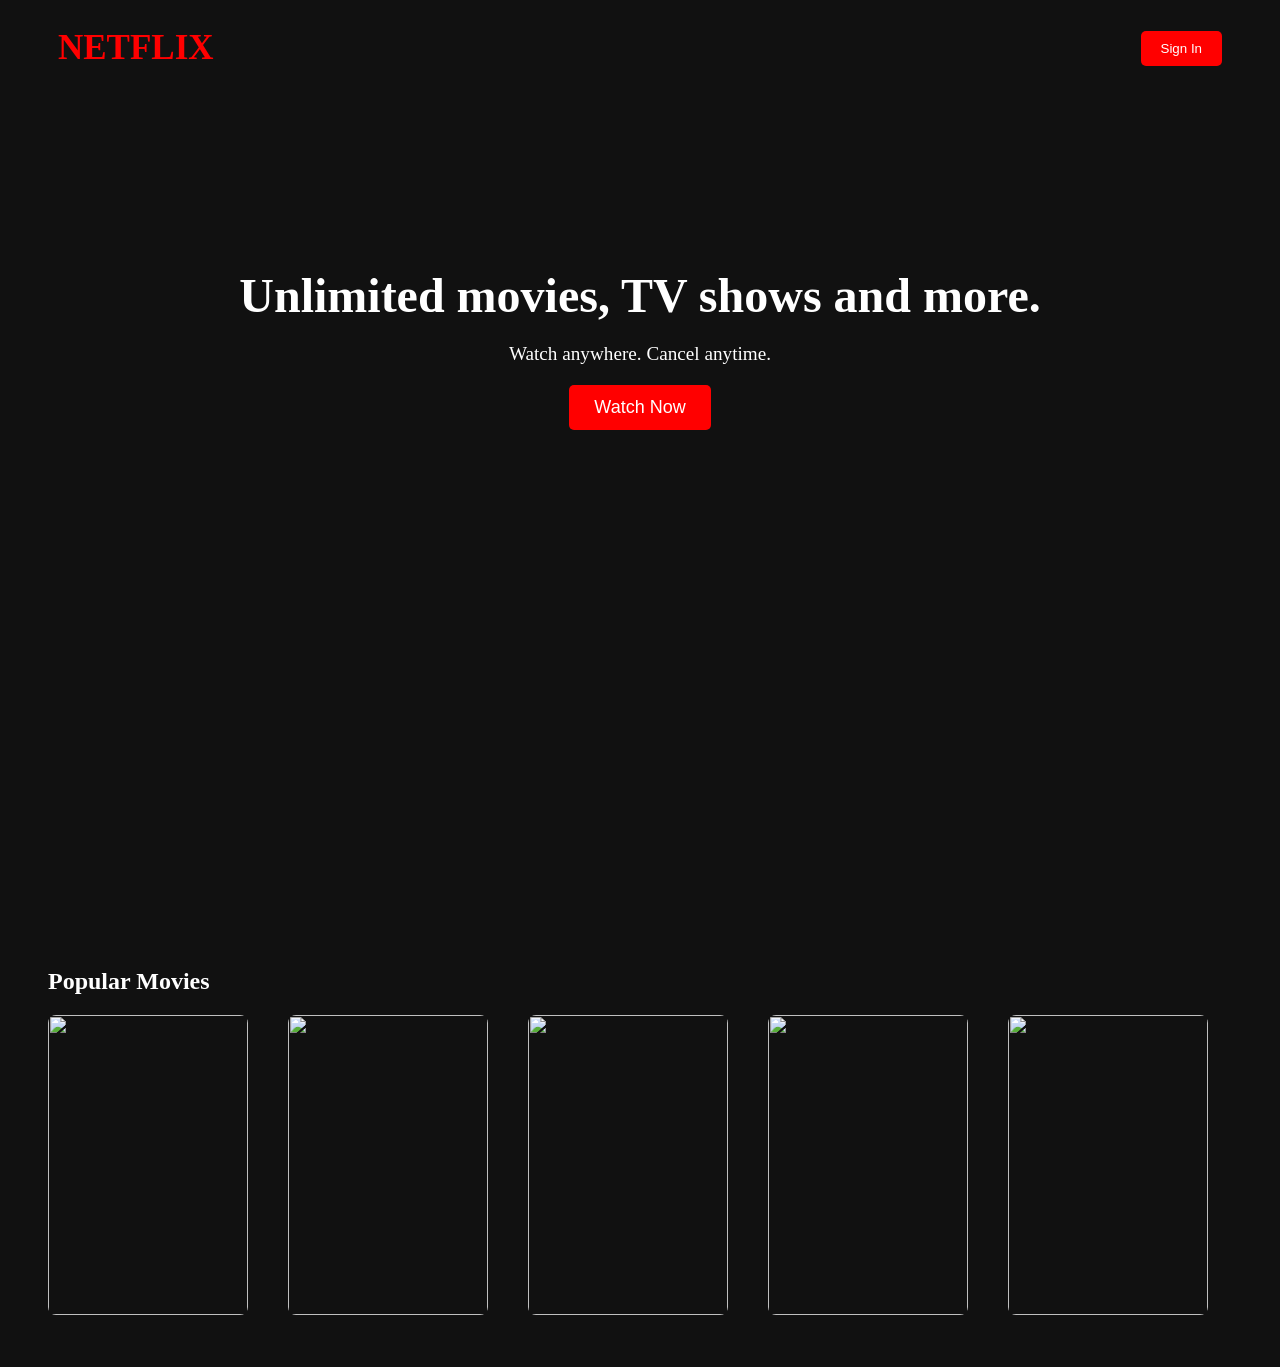
==== index.html @ 96e7afa4 "fix Netflix homepage deplement" ====
<!DOCTYPE html>
<html lang="en">
<head>
    <meta charset="UTF-8">
    <meta name="viewport" content="width=device-width, initial-scale=1.0">
    <title>Netflix Clone</title>
    <link rel="stylesheet" href="NETFLIX.css">
</head>
<body>

    <header>
        <nav>
            <div class="logo">NETFLIX</div>
            <button id="signin">Sign In</button>
        </nav>

        <div class="banner">
            <h1>Unlimited movies, TV shows and more.</h1>
            <p>Watch anywhere. Cancel anytime.</p>
            <button class="watch-btn">Watch Now</button>
        </div>
    </header>

    <section class="movies">
        <h2>Popular Movies</h2>

        <div class="movie-row">
            <div class="movie-card">
                <img src="https://picsum.photos/200/300?1" alt="">
            </div>

            <div class="movie-card">
                <img src="https://picsum.photos/200/300?2" alt="">
            </div>

            <div class="movie-card">
                <img src="https://picsum.photos/200/300?3" alt="">
            </div>

            <div class="movie-card">
                <img src="https://picsum.photos/200/300?4" alt="">
            </div>

            <div class="movie-card">
                <img src="https://picsum.photos/200/300?5" alt="">
            </div>
        </div>
    </section>

    <script src="NETFLIX.js"></script>
</body>
</html>
---- NETFLIX.css ----
<<<<<<< HEAD
*{
    margin:0;
    padding:0;
    box-sizing:border-box;
    font-family:Arial, sans-serif;
}

body{
    background:#111;
    color:white;
}

header{
    height:100vh;
    background:url("https://images.unsplash.com/photo-1489599849927-2ee91cede3ba")
    center/cover no-repeat;
}

nav{
    display:flex;
    justify-content:space-between;
    align-items:center;
    padding:20px 50px;
}

.logo{
    color:red;
    font-size:35px;
    font-weight:bold;
}

#signin{
    background:red;
    color:white;
    border:none;
    padding:10px 20px;
    cursor:pointer;
    border-radius:5px;
}

.banner{
    text-align:center;
    margin-top:180px;
}

.banner h1{
    font-size:3rem;
    margin-bottom:20px;
}

.banner p{
    font-size:1.2rem;
    margin-bottom:20px;
}

.watch-btn{
    background:red;
    color:white;
    border:none;
    padding:12px 25px;
    font-size:18px;
    cursor:pointer;
    border-radius:5px;
}

.movies{
    padding:40px;
}

.movies h2{
    margin-bottom:20px;
}

.movie-row{
    display:flex;
    gap:40px;
    flex-wrap:wrap;
}

.movie-card img{
    width:200px;
    height:300px;
    border-radius:8px;
    transition:0.3s;
}

.movie-card img:hover{
    transform:scale(1.1);
=======
*{
    margin:0;
    padding:0;
    box-sizing:border-box;
    font-family:Arial, sans-serif;
}

body{
    background:#111;
    color:white;
}

header{
    height:100vh;
    background:url("https://images.unsplash.com/photo-1489599849927-2ee91cede3ba")
    center/cover no-repeat;
}

nav{
    display:flex;
    justify-content:space-between;
    align-items:center;
    padding:20px 50px;
}

.logo{
    color:red;
    font-size:35px;
    font-weight:bold;
}

#signin{
    background:red;
    color:white;
    border:none;
    padding:10px 20px;
    cursor:pointer;
    border-radius:5px;
}

.banner{
    text-align:center;
    margin-top:180px;
}

.banner h1{
    font-size:3rem;
    margin-bottom:20px;
}

.banner p{
    font-size:1.2rem;
    margin-bottom:20px;
}

.watch-btn{
    background:red;
    color:white;
    border:none;
    padding:12px 25px;
    font-size:18px;
    cursor:pointer;
    border-radius:5px;
}

.movies{
    padding:40px;
}

.movies h2{
    margin-bottom:20px;
}

.movie-row{
    display:flex;
    gap:40px;
    flex-wrap:wrap;
}

.movie-card img{
    width:200px;
    height:300px;
    border-radius:8px;
    transition:0.3s;
}

.movie-card img:hover{
    transform:scale(1.1);
>>>>>>> 88af75c8ec264c5f04753bfe843a183e16d98a12
}
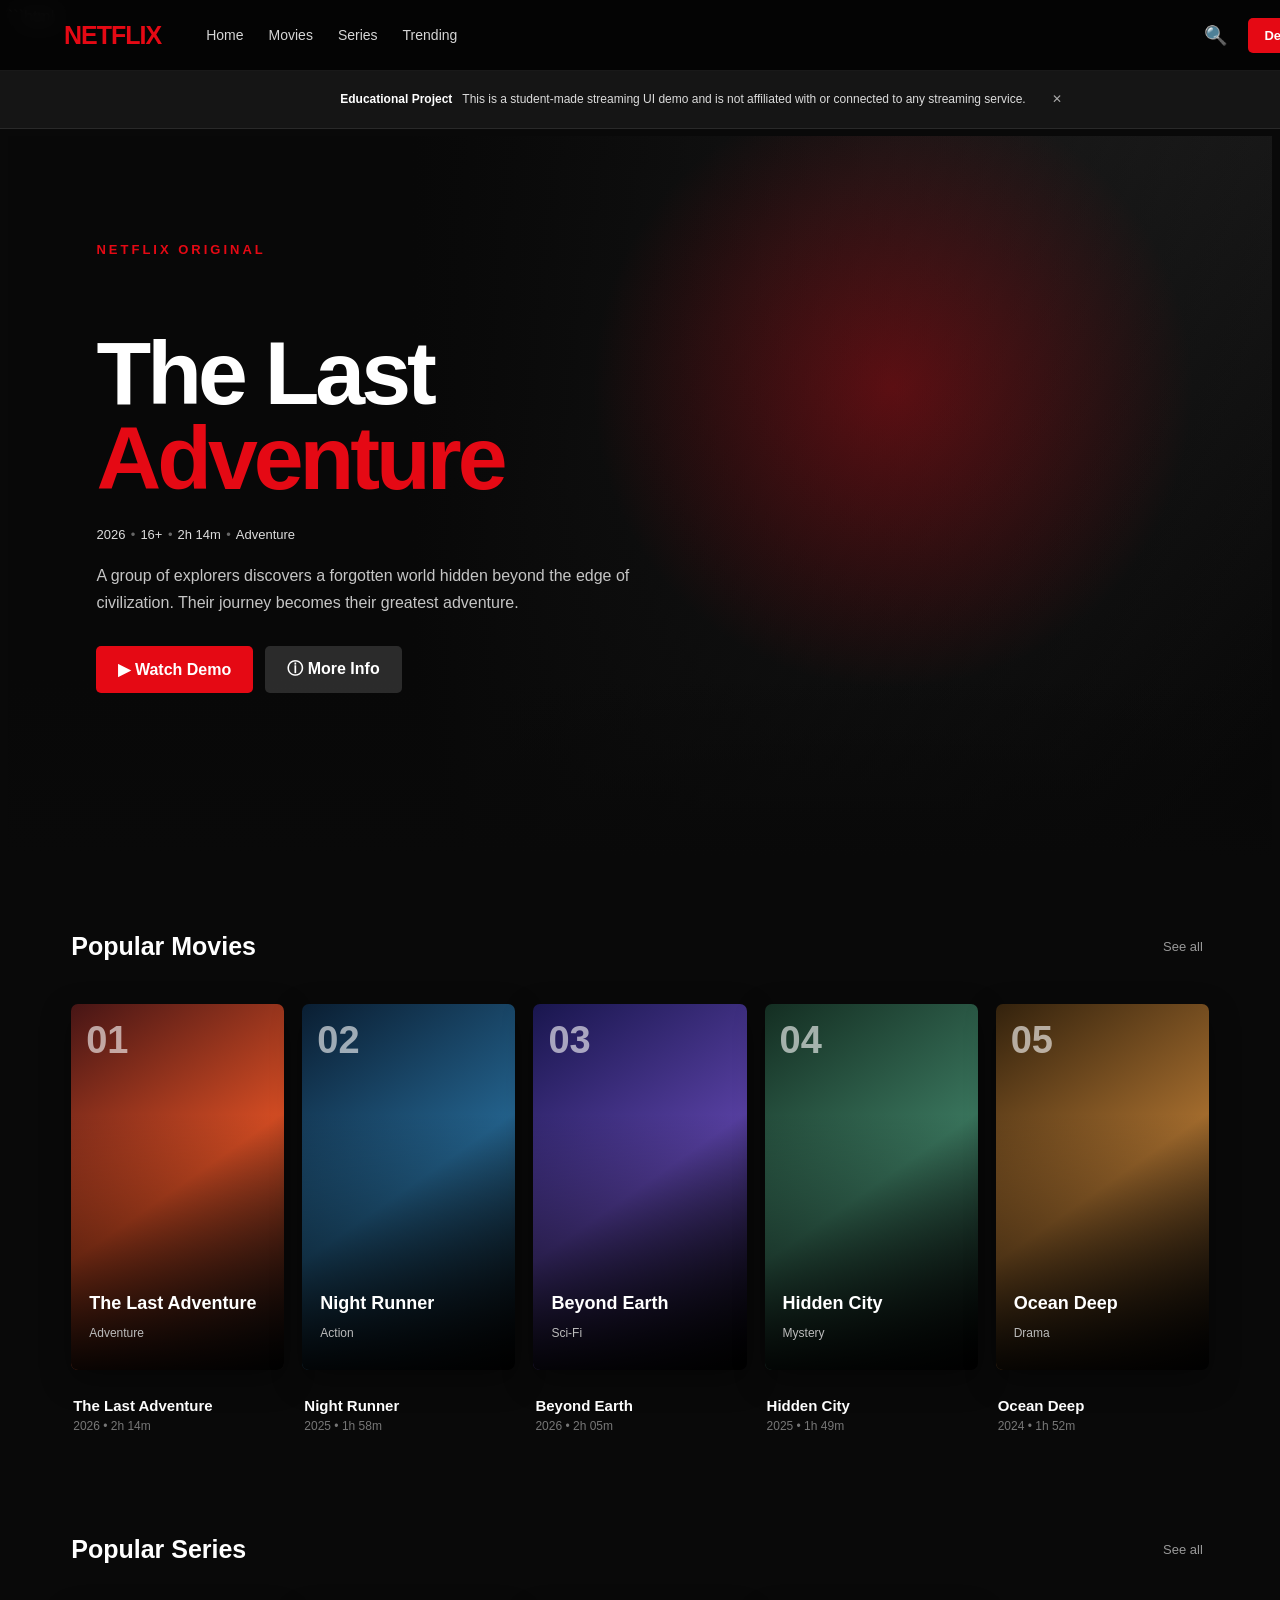
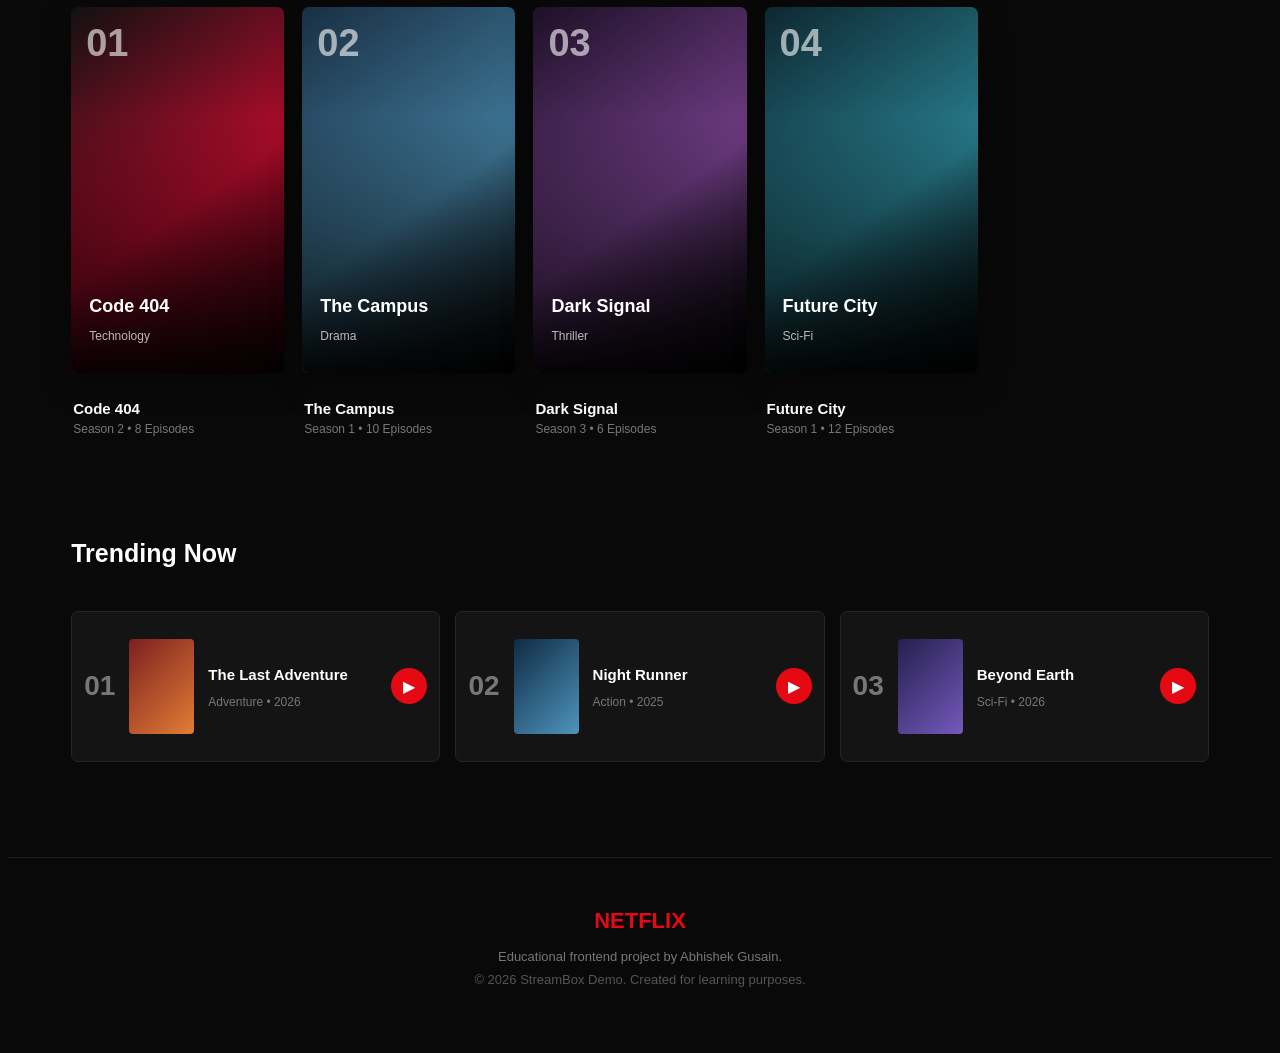
==== commit 954591a8: "update whole code" ====
--- a/index.html
+++ b/index.html
@@ -1,53 +1,441 @@
+```html
 <!DOCTYPE html>
 <html lang="en">
 <head>
     <meta charset="UTF-8">
     <meta name="viewport" content="width=device-width, initial-scale=1.0">
-    <title>Netflix Clone</title>
+
+    <meta name="description"
+          content="StreamBox - Educational streaming platform UI project built with HTML, CSS and JavaScript.">
+
+    <meta name="robots" content="index, follow">
+
+    <title>NETFLIX | Educational Streaming Demo</title>
+
     <link rel="stylesheet" href="NETFLIX.css">
 </head>
+
 <body>
 
-    <header>
-        <nav>
-            <div class="logo">NETFLIX</div>
-            <button id="signin">Sign In</button>
-        </nav>
-
-        <div class="banner">
-            <h1>Unlimited movies, TV shows and more.</h1>
-            <p>Watch anywhere. Cancel anytime.</p>
-            <button class="watch-btn">Watch Now</button>
+    <!-- ================= HEADER ================= -->
+    <header class="navbar">
+
+        <div class="nav-left"> <a href="#" class="logo" id="logo"> <span>NETFLIX</span> </a>
+
+            <nav class="nav-links">
+                <a href="#home">Home</a>
+                <a href="#movies">Movies</a>
+                <a href="#series">Series</a>
+                <a href="#trending">Trending</a>
+            </nav>
         </div>
+
+        <div class="nav-right">
+
+            <button class="search-btn" id="searchBtn" aria-label="Search">
+                🔍
+            </button>
+
+            <button class="demo-btn" id="demoBtn">
+                Demo Info
+            </button>
+
+        </div>
+
     </header>
 
-    <section class="movies">
-        <h2>Popular Movies</h2>
-
-        <div class="movie-row">
-            <div class="movie-card">
-                <img src="https://picsum.photos/200/300?1" alt="">
-            </div>
-
-            <div class="movie-card">
-                <img src="https://picsum.photos/200/300?2" alt="">
-            </div>
-
-            <div class="movie-card">
-                <img src="https://picsum.photos/200/300?3" alt="">
-            </div>
-
-            <div class="movie-card">
-                <img src="https://picsum.photos/200/300?4" alt="">
-            </div>
-
-            <div class="movie-card">
-                <img src="https://picsum.photos/200/300?5" alt="">
-            </div>
+
+    <!-- ================= SEARCH ================= -->
+    <div class="search-box" id="searchBox">
+
+        <input
+            type="text"
+            id="searchInput"
+            placeholder="Search movies and series..."
+            autocomplete="off"
+        >
+
+        <button id="closeSearch" aria-label="Close search">
+            ✕
+        </button>
+
+    </div>
+
+
+    <!-- ================= DEMO NOTICE ================= -->
+    <div class="project-notice">
+        <strong>Educational Project</strong>
+        <span>
+            This is a student-made streaming UI demo and is not affiliated with
+            or connected to any streaming service.
+        </span>
+
+        <button id="closeNotice" aria-label="Close notice">
+            ✕
+        </button>
+    </div>
+
+
+    <!-- ================= HERO ================= -->
+    <main id="home">
+
+        <section class="hero">
+
+            <div class="hero-overlay"></div>
+
+            <div class="hero-content">
+
+                <p class="small-label">
+                    NETFLIX ORIGINAL
+                </p>
+
+                <h1>
+                    The Last<br>
+                    <span>Adventure</span>
+                </h1>
+
+                <div class="hero-meta">
+                    <span>2026</span>
+                    <span>16+</span>
+                    <span>2h 14m</span>
+                    <span>Adventure</span>
+                </div>
+
+                <p class="hero-description">
+                    A group of explorers discovers a forgotten world hidden
+                    beyond the edge of civilization. Their journey becomes
+                    their greatest adventure.
+                </p>
+
+                <div class="hero-buttons">
+
+                    <button class="primary-btn" id="watchHero">
+                        ▶ Watch Demo
+                    </button>
+
+                    <button class="secondary-btn" id="moreInfo">
+                        ⓘ More Info
+                    </button>
+
+                </div>
+
+            </div>
+
+        </section>
+
+
+        <!-- ================= MOVIES ================= -->
+        <section class="content-section" id="movies">
+
+            <div class="section-heading">
+                <h2>Popular Movies</h2>
+                <button class="see-all" data-section="movies">
+                    See all
+                </button>
+            </div>
+
+            <div class="movie-row" id="movieRow">
+
+                <article class="movie-card"
+                         data-title="The Last Adventure"
+                         data-category="Adventure">
+
+                    <div class="poster poster-one">
+                        <span class="poster-number">01</span>
+                        <div>
+                            <h3>The Last Adventure</h3>
+                            <p>Adventure</p>
+                        </div>
+                    </div>
+
+                    <div class="card-info">
+                        <h3>The Last Adventure</h3>
+                        <span>2026 • 2h 14m</span>
+                    </div>
+
+                </article>
+
+
+                <article class="movie-card"
+                         data-title="Night Runner"
+                         data-category="Action">
+
+                    <div class="poster poster-two">
+                        <span class="poster-number">02</span>
+                        <div>
+                            <h3>Night Runner</h3>
+                            <p>Action</p>
+                        </div>
+                    </div>
+
+                    <div class="card-info">
+                        <h3>Night Runner</h3>
+                        <span>2025 • 1h 58m</span>
+                    </div>
+
+                </article>
+
+
+                <article class="movie-card"
+                         data-title="Beyond Earth"
+                         data-category="Sci-Fi">
+
+                    <div class="poster poster-three">
+                        <span class="poster-number">03</span>
+                        <div>
+                            <h3>Beyond Earth</h3>
+                            <p>Sci-Fi</p>
+                        </div>
+                    </div>
+
+                    <div class="card-info">
+                        <h3>Beyond Earth</h3>
+                        <span>2026 • 2h 05m</span>
+                    </div>
+
+                </article>
+
+
+                <article class="movie-card"
+                         data-title="Hidden City"
+                         data-category="Mystery">
+
+                    <div class="poster poster-four">
+                        <span class="poster-number">04</span>
+                        <div>
+                            <h3>Hidden City</h3>
+                            <p>Mystery</p>
+                        </div>
+                    </div>
+
+                    <div class="card-info">
+                        <h3>Hidden City</h3>
+                        <span>2025 • 1h 49m</span>
+                    </div>
+
+                </article>
+
+
+                <article class="movie-card"
+                         data-title="Ocean Deep"
+                         data-category="Drama">
+
+                    <div class="poster poster-five">
+                        <span class="poster-number">05</span>
+                        <div>
+                            <h3>Ocean Deep</h3>
+                            <p>Drama</p>
+                        </div>
+                    </div>
+
+                    <div class="card-info">
+                        <h3>Ocean Deep</h3>
+                        <span>2024 • 1h 52m</span>
+                    </div>
+
+                </article>
+
+            </div>
+
+        </section>
+
+
+        <!-- ================= SERIES ================= -->
+        <section class="content-section" id="series">
+
+            <div class="section-heading">
+                <h2>Popular Series</h2>
+                <button class="see-all">
+                    See all
+                </button>
+            </div>
+
+            <div class="movie-row">
+
+                <article class="movie-card"
+                         data-title="Code 404"
+                         data-category="Technology">
+
+                    <div class="poster series-one">
+                        <span class="poster-number">01</span>
+                        <div>
+                            <h3>Code 404</h3>
+                            <p>Technology</p>
+                        </div>
+                    </div>
+
+                    <div class="card-info">
+                        <h3>Code 404</h3>
+                        <span>Season 2 • 8 Episodes</span>
+                    </div>
+
+                </article>
+
+
+                <article class="movie-card"
+                         data-title="The Campus"
+                         data-category="Drama">
+
+                    <div class="poster series-two">
+                        <span class="poster-number">02</span>
+                        <div>
+                            <h3>The Campus</h3>
+                            <p>Drama</p>
+                        </div>
+                    </div>
+
+                    <div class="card-info">
+                        <h3>The Campus</h3>
+                        <span>Season 1 • 10 Episodes</span>
+                    </div>
+
+                </article>
+
+
+                <article class="movie-card"
+                         data-title="Dark Signal"
+                         data-category="Thriller">
+
+                    <div class="poster series-three">
+                        <span class="poster-number">03</span>
+                        <div>
+                            <h3>Dark Signal</h3>
+                            <p>Thriller</p>
+                        </div>
+                    </div>
+
+                    <div class="card-info">
+                        <h3>Dark Signal</h3>
+                        <span>Season 3 • 6 Episodes</span>
+                    </div>
+
+                </article>
+
+
+                <article class="movie-card"
+                         data-title="Future City"
+                         data-category="Sci-Fi">
+
+                    <div class="poster series-four">
+                        <span class="poster-number">04</span>
+                        <div>
+                            <h3>Future City</h3>
+                            <p>Sci-Fi</p>
+                        </div>
+                    </div>
+
+                    <div class="card-info">
+                        <h3>Future City</h3>
+                        <span>Season 1 • 12 Episodes</span>
+                    </div>
+
+                </article>
+
+            </div>
+
+        </section>
+
+
+        <!-- ================= TRENDING ================= -->
+        <section class="content-section" id="trending">
+
+            <div class="section-heading">
+                <h2>Trending Now</h2>
+            </div>
+
+            <div class="trending-list">
+
+                <div class="trending-item">
+                    <span class="rank">01</span>
+                    <div class="trend-poster trend-one"></div>
+                    <div class="trend-info">
+                        <h3>The Last Adventure</h3>
+                        <p>Adventure • 2026</p>
+                    </div>
+                    <button class="play-small">▶</button>
+                </div>
+
+                <div class="trending-item">
+                    <span class="rank">02</span>
+                    <div class="trend-poster trend-two"></div>
+                    <div class="trend-info">
+                        <h3>Night Runner</h3>
+                        <p>Action • 2025</p>
+                    </div>
+                    <button class="play-small">▶</button>
+                </div>
+
+                <div class="trending-item">
+                    <span class="rank">03</span>
+                    <div class="trend-poster trend-three"></div>
+                    <div class="trend-info">
+                        <h3>Beyond Earth</h3>
+                        <p>Sci-Fi • 2026</p>
+                    </div>
+                    <button class="play-small">▶</button>
+                </div>
+
+            </div>
+
+        </section>
+
+    </main>
+
+
+    <!-- ================= MODAL ================= -->
+    <div class="modal" id="infoModal">
+
+        <div class="modal-content">
+
+            <button class="modal-close" id="modalClose">
+                ✕
+            </button>
+
+            <span class="modal-label">
+                EDUCATIONAL DEMO
+            </span>
+
+            <h2>About StreamBox</h2>
+
+            <p>
+                StreamBox is a frontend streaming-platform concept created
+                for learning HTML, CSS and JavaScript.
+            </p>
+
+            <p>
+                No real account, password, payment information or personal
+                credentials are requested or stored by this demo.
+            </p>
+
+            <button class="primary-btn" id="modalOkay">
+                Got it
+            </button>
+
         </div>
-    </section>
+
+    </div>
+
+
+    <!-- ================= FOOTER ================= -->
+    <footer>
+
+        <div class="footer-logo">
+            <span>NETFLIX</span>
+        </div>
+
+        <p>
+            Educational frontend project by Abhishek Gusain.
+        </p>
+
+        <p class="copyright">
+            © 2026 StreamBox Demo. Created for learning purposes.
+        </p>
+
+    </footer>
+
 
     <script src="NETFLIX.js"></script>
+
 </body>
 </html>
 
--- a/NETFLIX.css
+++ b/NETFLIX.css
@@ -1,180 +1,819 @@
-<<<<<<< HEAD
-*{
-    margin:0;
-    padding:0;
-    box-sizing:border-box;
-    font-family:Arial, sans-serif;
-}
-
-body{
-    background:#111;
-    color:white;
-}
-
-header{
-    height:100vh;
-    background:url("https://images.unsplash.com/photo-1489599849927-2ee91cede3ba")
-    center/cover no-repeat;
-}
-
-nav{
-    display:flex;
-    justify-content:space-between;
-    align-items:center;
-    padding:20px 50px;
-}
-
-.logo{
-    color:red;
-    font-size:35px;
-    font-weight:bold;
-}
-
-#signin{
-    background:red;
-    color:white;
-    border:none;
-    padding:10px 20px;
-    cursor:pointer;
-    border-radius:5px;
-}
-
-.banner{
-    text-align:center;
-    margin-top:180px;
-}
-
-.banner h1{
-    font-size:3rem;
-    margin-bottom:20px;
-}
-
-.banner p{
-    font-size:1.2rem;
-    margin-bottom:20px;
-}
-
-.watch-btn{
-    background:red;
-    color:white;
-    border:none;
-    padding:12px 25px;
-    font-size:18px;
-    cursor:pointer;
-    border-radius:5px;
-}
-
-.movies{
-    padding:40px;
-}
-
-.movies h2{
-    margin-bottom:20px;
-}
-
-.movie-row{
-    display:flex;
-    gap:40px;
-    flex-wrap:wrap;
-}
-
-.movie-card img{
-    width:200px;
-    height:300px;
-    border-radius:8px;
-    transition:0.3s;
-}
-
-.movie-card img:hover{
-    transform:scale(1.1);
-=======
-*{
-    margin:0;
-    padding:0;
-    box-sizing:border-box;
-    font-family:Arial, sans-serif;
-}
-
-body{
-    background:#111;
-    color:white;
-}
-
-header{
-    height:100vh;
-    background:url("https://images.unsplash.com/photo-1489599849927-2ee91cede3ba")
-    center/cover no-repeat;
-}
-
-nav{
-    display:flex;
-    justify-content:space-between;
-    align-items:center;
-    padding:20px 50px;
-}
-
-.logo{
-    color:red;
-    font-size:35px;
-    font-weight:bold;
-}
-
-#signin{
-    background:red;
-    color:white;
-    border:none;
-    padding:10px 20px;
-    cursor:pointer;
-    border-radius:5px;
-}
-
-.banner{
-    text-align:center;
-    margin-top:180px;
-}
-
-.banner h1{
-    font-size:3rem;
-    margin-bottom:20px;
-}
-
-.banner p{
-    font-size:1.2rem;
-    margin-bottom:20px;
-}
-
-.watch-btn{
-    background:red;
-    color:white;
-    border:none;
-    padding:12px 25px;
-    font-size:18px;
-    cursor:pointer;
-    border-radius:5px;
-}
-
-.movies{
-    padding:40px;
-}
-
-.movies h2{
-    margin-bottom:20px;
-}
-
-.movie-row{
-    display:flex;
-    gap:40px;
-    flex-wrap:wrap;
-}
-
-.movie-card img{
-    width:200px;
-    height:300px;
-    border-radius:8px;
-    transition:0.3s;
-}
-
-.movie-card img:hover{
-    transform:scale(1.1);
->>>>>>> 88af75c8ec264c5f04753bfe843a183e16d98a12
-}+```css
+/* =====================================================
+   STREAMBOX - EDUCATIONAL STREAMING UI
+   ===================================================== */
+
+* {
+    margin: 0;
+    padding: 0;
+    box-sizing: border-box;
+}
+
+html {
+    scroll-behavior: smooth;
+}
+
+body {
+    background: #090909;
+    color: #ffffff;
+    font-family: Arial, Helvetica, sans-serif;
+    overflow-x: hidden;
+}
+
+button,
+a,
+input {
+    font: inherit;
+}
+
+button {
+    cursor: pointer;
+}
+
+a {
+    color: inherit;
+    text-decoration: none;
+}
+
+
+/* =====================================================
+   NAVBAR
+   ===================================================== */
+
+.navbar {
+    position: fixed;
+    top: 0;
+    left: 0;
+    width: 100%;
+    height: 70px;
+    padding: 0 5%;
+    display: flex;
+    justify-content: space-between;
+    align-items: center;
+    z-index: 1000;
+    background: rgba(5, 5, 5, 0.92);
+    border-bottom: 1px solid rgba(255, 255, 255, 0.08);
+    backdrop-filter: blur(10px);
+}
+
+.nav-left {
+    display: flex;
+    align-items: center;
+    gap: 45px;
+}
+
+.logo {
+    font-size: 25px;
+    font-weight: 900;
+    letter-spacing: -1px;
+}
+
+.logo span,
+.footer-logo span {
+    color: #e50914;
+}
+
+.nav-links {
+    display: flex;
+    gap: 25px;
+}
+
+.nav-links a {
+    color: #d6d6d6;
+    font-size: 14px;
+    transition: 0.25s;
+}
+
+.nav-links a:hover {
+    color: #ffffff;
+}
+
+.nav-right {
+    display: flex;
+    align-items: center;
+    gap: 12px;
+}
+
+.search-btn,
+.demo-btn {
+    border: none;
+    border-radius: 5px;
+}
+
+.search-btn {
+    width: 40px;
+    height: 40px;
+    color: #ffffff;
+    background: transparent;
+    font-size: 19px;
+}
+
+.search-btn:hover {
+    background: rgba(255, 255, 255, 0.1);
+}
+
+.demo-btn {
+    padding: 10px 16px;
+    color: #ffffff;
+    background: #e50914;
+    font-size: 13px;
+    font-weight: 700;
+}
+
+.demo-btn:hover {
+    background: #b20710;
+}
+
+
+/* =====================================================
+   SEARCH
+   ===================================================== */
+
+.search-box {
+    position: fixed;
+    top: 70px;
+    right: 5%;
+    width: 350px;
+    padding: 12px;
+    display: none;
+    align-items: center;
+    gap: 8px;
+    z-index: 999;
+    background: #181818;
+    border: 1px solid #333;
+    border-radius: 7px;
+}
+
+.search-box.active {
+    display: flex;
+}
+
+.search-box input {
+    flex: 1;
+    min-width: 0;
+    padding: 11px 13px;
+    color: #ffffff;
+    background: #252525;
+    border: 1px solid #444;
+    border-radius: 5px;
+    outline: none;
+}
+
+.search-box input:focus {
+    border-color: #777;
+}
+
+.search-box button {
+    border: none;
+    color: #ffffff;
+    background: transparent;
+    font-size: 18px;
+}
+
+
+/* =====================================================
+   PROJECT NOTICE
+   ===================================================== */
+
+.project-notice {
+    position: fixed;
+    top: 70px;
+    left: 0;
+    width: 100%;
+    min-height: 40px;
+    padding: 9px 5%;
+    display: flex;
+    justify-content: center;
+    align-items: center;
+    gap: 10px;
+    z-index: 900;
+    color: #dcdcdc;
+    background: #151515;
+    border-bottom: 1px solid #292929;
+    font-size: 12px;
+    text-align: center;
+}
+
+.project-notice strong {
+    color: #ffffff;
+}
+
+.project-notice button {
+    border: none;
+    color: #aaa;
+    background: transparent;
+    margin-left: 10px;
+}
+
+
+/* =====================================================
+   HERO
+   ===================================================== */
+
+.hero {
+    min-height: 720px;
+    margin-top: 110px;
+    position: relative;
+    display: flex;
+    align-items: center;
+    overflow: hidden;
+
+    background:
+        radial-gradient(
+            circle at 70% 35%,
+            rgba(229, 9, 20, 0.35),
+            transparent 30%
+        ),
+        linear-gradient(
+            90deg,
+            #080808 0%,
+            #080808 32%,
+            rgba(8, 8, 8, 0.7) 58%,
+            rgba(8, 8, 8, 0.15) 100%
+        ),
+        linear-gradient(
+            135deg,
+            #111111,
+            #252525 45%,
+            #050505
+        );
+}
+
+.hero::after {
+    content: "";
+    position: absolute;
+    inset: auto 0 0;
+    height: 180px;
+    background: linear-gradient(transparent, #090909);
+}
+
+.hero-content {
+    position: relative;
+    z-index: 2;
+    width: min(620px, 90%);
+    margin-left: 7%;
+    padding-bottom: 70px;
+}
+
+.small-label {
+    color: #e50914;
+    font-size: 13px;
+    font-weight: 800;
+    letter-spacing: 3px;
+    margin-bottom: 20px;
+}
+
+.hero h1 {
+    font-size: clamp(50px, 7vw, 90px);
+    line-height: 0.95;
+    margin-bottom: 25px;
+    letter-spacing: -4px;
+}
+
+.hero h1 span {
+    color: #e50914;
+}
+
+.hero-meta {
+    display: flex;
+    flex-wrap: wrap;
+    gap: 15px;
+    margin-bottom: 20px;
+    color: #dddddd;
+    font-size: 13px;
+}
+
+.hero-meta span {
+    position: relative;
+}
+
+.hero-meta span:not(:last-child)::after {
+    content: "•";
+    position: absolute;
+    right: -10px;
+    color: #666;
+}
+
+.hero-description {
+    max-width: 560px;
+    color: #c5c5c5;
+    line-height: 1.7;
+    font-size: 16px;
+}
+
+.hero-buttons {
+    display: flex;
+    gap: 12px;
+    margin-top: 30px;
+}
+
+.primary-btn,
+.secondary-btn {
+    border: none;
+    border-radius: 5px;
+    padding: 13px 22px;
+    font-weight: 700;
+    transition: 0.25s;
+}
+
+.primary-btn {
+    color: #ffffff;
+    background: #e50914;
+}
+
+.primary-btn:hover {
+    background: #b20710;
+    transform: translateY(-2px);
+}
+
+.secondary-btn {
+    color: #ffffff;
+    background: rgba(255, 255, 255, 0.14);
+}
+
+.secondary-btn:hover {
+    background: rgba(255, 255, 255, 0.24);
+}
+
+
+/* =====================================================
+   CONTENT
+   ===================================================== */
+
+.content-section {
+    width: 90%;
+    max-width: 1400px;
+    margin: 0 auto;
+    padding: 55px 0 15px;
+    scroll-margin-top: 100px;
+}
+
+.section-heading {
+    display: flex;
+    justify-content: space-between;
+    align-items: center;
+    margin-bottom: 22px;
+}
+
+.section-heading h2 {
+    font-size: 25px;
+}
+
+.see-all {
+    border: none;
+    color: #999;
+    background: transparent;
+    font-size: 13px;
+}
+
+.see-all:hover {
+    color: #ffffff;
+}
+
+
+/* =====================================================
+   MOVIE ROW
+   ===================================================== */
+
+.movie-row {
+    display: grid;
+    grid-template-columns: repeat(5, 1fr);
+    gap: 18px;
+}
+
+.movie-card {
+    min-width: 0;
+    cursor: pointer;
+    transition: transform 0.3s ease;
+}
+
+.movie-card:hover {
+    transform: translateY(-7px);
+}
+
+.poster {
+    height: 330px;
+    position: relative;
+    overflow: hidden;
+    display: flex;
+    flex-direction: column;
+    justify-content: flex-end;
+    padding: 18px;
+    border-radius: 7px;
+    background-size: cover;
+    background-position: center;
+    box-shadow: 0 10px 30px rgba(0, 0, 0, 0.35);
+}
+
+.poster::before {
+    content: "";
+    position: absolute;
+    inset: 0;
+    background:
+        linear-gradient(
+            transparent 30%,
+            rgba(0, 0, 0, 0.92) 100%
+        );
+}
+
+.poster > div {
+    position: relative;
+    z-index: 2;
+}
+
+.poster h3 {
+    font-size: 18px;
+    margin-bottom: 5px;
+}
+
+.poster p {
+    color: #bbb;
+    font-size: 12px;
+}
+
+.poster-number {
+    position: absolute;
+    top: 15px;
+    left: 15px;
+    z-index: 2;
+    color: rgba(255, 255, 255, 0.6);
+    font-size: 38px;
+    font-weight: 900;
+}
+
+.poster-one {
+    background:
+        linear-gradient(145deg, #461515, #d34c23 50%, #111);
+}
+
+.poster-two {
+    background:
+        linear-gradient(145deg, #0a1e32, #23618b 50%, #090909);
+}
+
+.poster-three {
+    background:
+        linear-gradient(145deg, #19164e, #563fa0 50%, #050505);
+}
+
+.poster-four {
+    background:
+        linear-gradient(145deg, #142e22, #39745c 50%, #060606);
+}
+
+.poster-five {
+    background:
+        linear-gradient(145deg, #33220d, #a26b2d 50%, #070707);
+}
+
+.series-one {
+    background:
+        linear-gradient(145deg, #111, #b20c2c 55%, #34030a);
+}
+
+.series-two {
+    background:
+        linear-gradient(145deg, #192f44, #3f7898 55%, #080808);
+}
+
+.series-three {
+    background:
+        linear-gradient(145deg, #1d1027, #713d86 55%, #050505);
+}
+
+.series-four {
+    background:
+        linear-gradient(145deg, #0d2831, #287b8c 55%, #030708);
+}
+
+.card-info {
+    padding: 12px 2px;
+}
+
+.card-info h3 {
+    font-size: 15px;
+    margin-bottom: 5px;
+}
+
+.card-info span {
+    color: #777;
+    font-size: 12px;
+}
+
+
+/* =====================================================
+   TRENDING
+   ===================================================== */
+
+.trending-list {
+    display: grid;
+    grid-template-columns: repeat(3, 1fr);
+    gap: 15px;
+}
+
+.trending-item {
+    min-height: 125px;
+    display: flex;
+    align-items: center;
+    gap: 14px;
+    padding: 12px;
+    background: #141414;
+    border: 1px solid #252525;
+    border-radius: 7px;
+}
+
+.rank {
+    color: #777;
+    font-size: 28px;
+    font-weight: 900;
+}
+
+.trend-poster {
+    width: 65px;
+    height: 95px;
+    flex-shrink: 0;
+    border-radius: 4px;
+}
+
+.trend-one {
+    background: linear-gradient(135deg, #7c2020, #e27d35);
+}
+
+.trend-two {
+    background: linear-gradient(135deg, #102b44, #4e94bd);
+}
+
+.trend-three {
+    background: linear-gradient(135deg, #24204d, #7559bd);
+}
+
+.trend-info {
+    flex: 1;
+}
+
+.trend-info h3 {
+    font-size: 15px;
+    margin-bottom: 8px;
+}
+
+.trend-info p {
+    color: #777;
+    font-size: 12px;
+}
+
+.play-small {
+    width: 36px;
+    height: 36px;
+    border: none;
+    border-radius: 50%;
+    color: #ffffff;
+    background: #e50914;
+}
+
+
+/* =====================================================
+   MODAL
+   ===================================================== */
+
+.modal {
+    position: fixed;
+    inset: 0;
+    display: none;
+    align-items: center;
+    justify-content: center;
+    z-index: 2000;
+    padding: 20px;
+    background: rgba(0, 0, 0, 0.82);
+}
+
+.modal.active {
+    display: flex;
+}
+
+.modal-content {
+    position: relative;
+    width: min(500px, 100%);
+    padding: 40px;
+    border: 1px solid #333;
+    border-radius: 10px;
+    background: #171717;
+    box-shadow: 0 25px 80px rgba(0, 0, 0, 0.7);
+}
+
+.modal-close {
+    position: absolute;
+    top: 15px;
+    right: 15px;
+    border: none;
+    color: #aaa;
+    background: transparent;
+    font-size: 20px;
+}
+
+.modal-label {
+    color: #e50914;
+    font-size: 12px;
+    font-weight: 800;
+    letter-spacing: 2px;
+}
+
+.modal-content h2 {
+    margin: 15px 0;
+    font-size: 30px;
+}
+
+.modal-content p {
+    color: #aaa;
+    line-height: 1.7;
+    margin-bottom: 15px;
+}
+
+
+/* =====================================================
+   FOOTER
+   ===================================================== */
+
+footer {
+    margin-top: 80px;
+    padding: 50px 5%;
+    text-align: center;
+    color: #777;
+    border-top: 1px solid #1d1d1d;
+}
+
+.footer-logo {
+    color: #ffffff;
+    font-size: 22px;
+    font-weight: 900;
+    margin-bottom: 15px;
+}
+
+footer p {
+    font-size: 13px;
+    margin: 8px;
+}
+
+.copyright {
+    color: #555;
+}
+
+
+/* =====================================================
+   SEARCH RESULT
+   ===================================================== */
+
+.movie-card.hidden {
+    display: none;
+}
+
+.no-results {
+    display: none;
+    padding: 25px 0;
+    color: #888;
+}
+
+.no-results.active {
+    display: block;
+}
+
+
+/* =====================================================
+   RESPONSIVE
+   ===================================================== */
+
+@media (max-width: 1100px) {
+
+    .movie-row {
+        grid-template-columns: repeat(4, 1fr);
+    }
+
+    .trending-list {
+        grid-template-columns: 1fr 1fr;
+    }
+
+    .poster {
+        height: 290px;
+    }
+}
+
+
+@media (max-width: 800px) {
+
+    .navbar {
+        padding: 0 4%;
+    }
+
+    .nav-left {
+        gap: 20px;
+    }
+
+    .nav-links {
+        display: none;
+    }
+
+    .project-notice {
+        font-size: 10px;
+    }
+
+    .hero {
+        min-height: 650px;
+    }
+
+    .hero-content {
+        margin-left: 5%;
+    }
+
+    .movie-row {
+        grid-template-columns: repeat(3, 1fr);
+    }
+
+    .poster {
+        height: 280px;
+    }
+
+    .trending-list {
+        grid-template-columns: 1fr;
+    }
+}
+
+
+@media (max-width: 560px) {
+
+    .logo {
+        font-size: 20px;
+    }
+
+    .demo-btn {
+        padding: 8px 10px;
+        font-size: 11px;
+    }
+
+    .project-notice span {
+        display: none;
+    }
+
+    .hero {
+        min-height: 600px;
+    }
+
+    .hero h1 {
+        font-size: 48px;
+        letter-spacing: -2px;
+    }
+
+    .hero-description {
+        font-size: 14px;
+    }
+
+    .hero-buttons {
+        flex-direction: column;
+        width: 170px;
+    }
+
+    .movie-row {
+        grid-template-columns: repeat(2, 1fr);
+        gap: 12px;
+    }
+
+    .poster {
+        height: 260px;
+        padding: 12px;
+    }
+
+    .poster h3 {
+        font-size: 14px;
+    }
+
+    .poster-number {
+        font-size: 28px;
+    }
+
+    .content-section {
+        width: 92%;
+    }
+
+    .search-box {
+        width: 90%;
+        right: 5%;
+    }
+
+    .modal-content {
+        padding: 30px 22px;
+    }
+}
+
+
+@media (max-width: 360px) {
+
+    .movie-row {
+        grid-template-columns: 1fr;
+    }
+
+    .poster {
+        height: 340px;
+    }
+
+    .nav-right {
+        gap: 2px;
+    }
+}
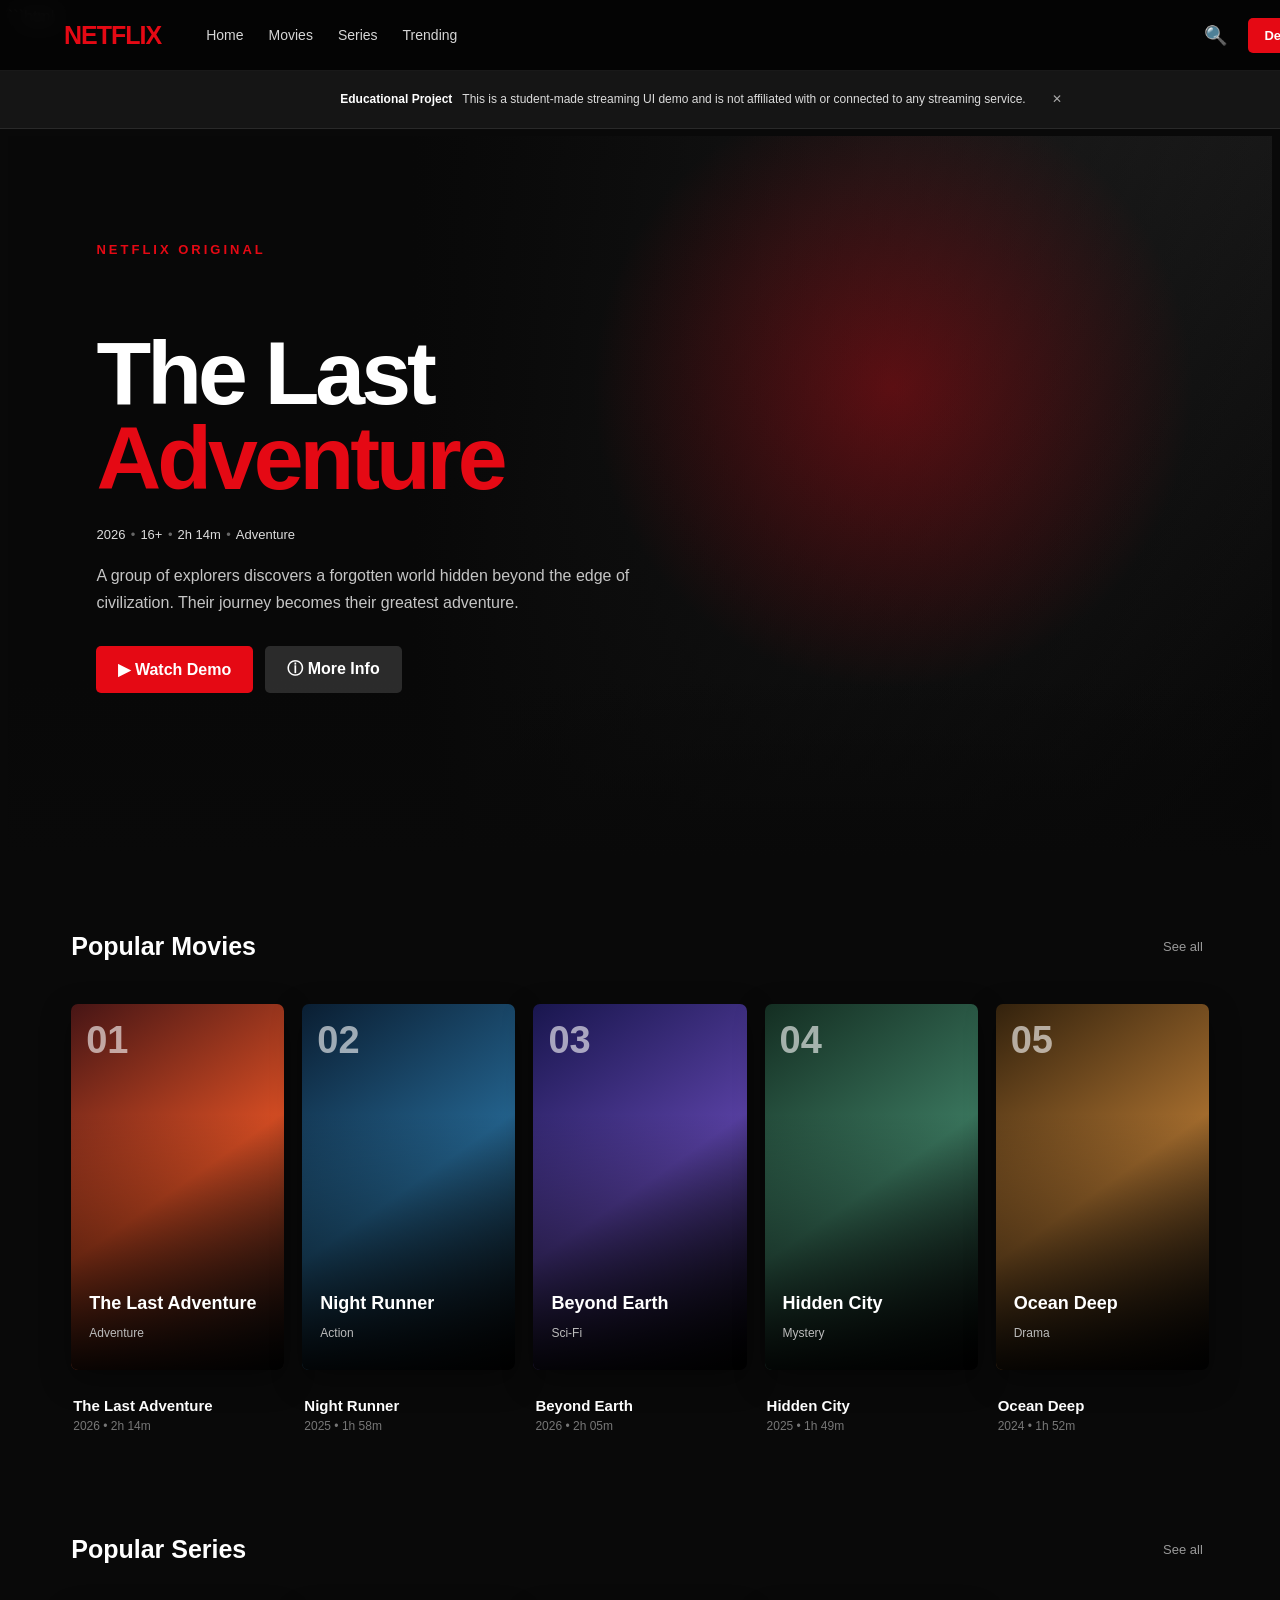
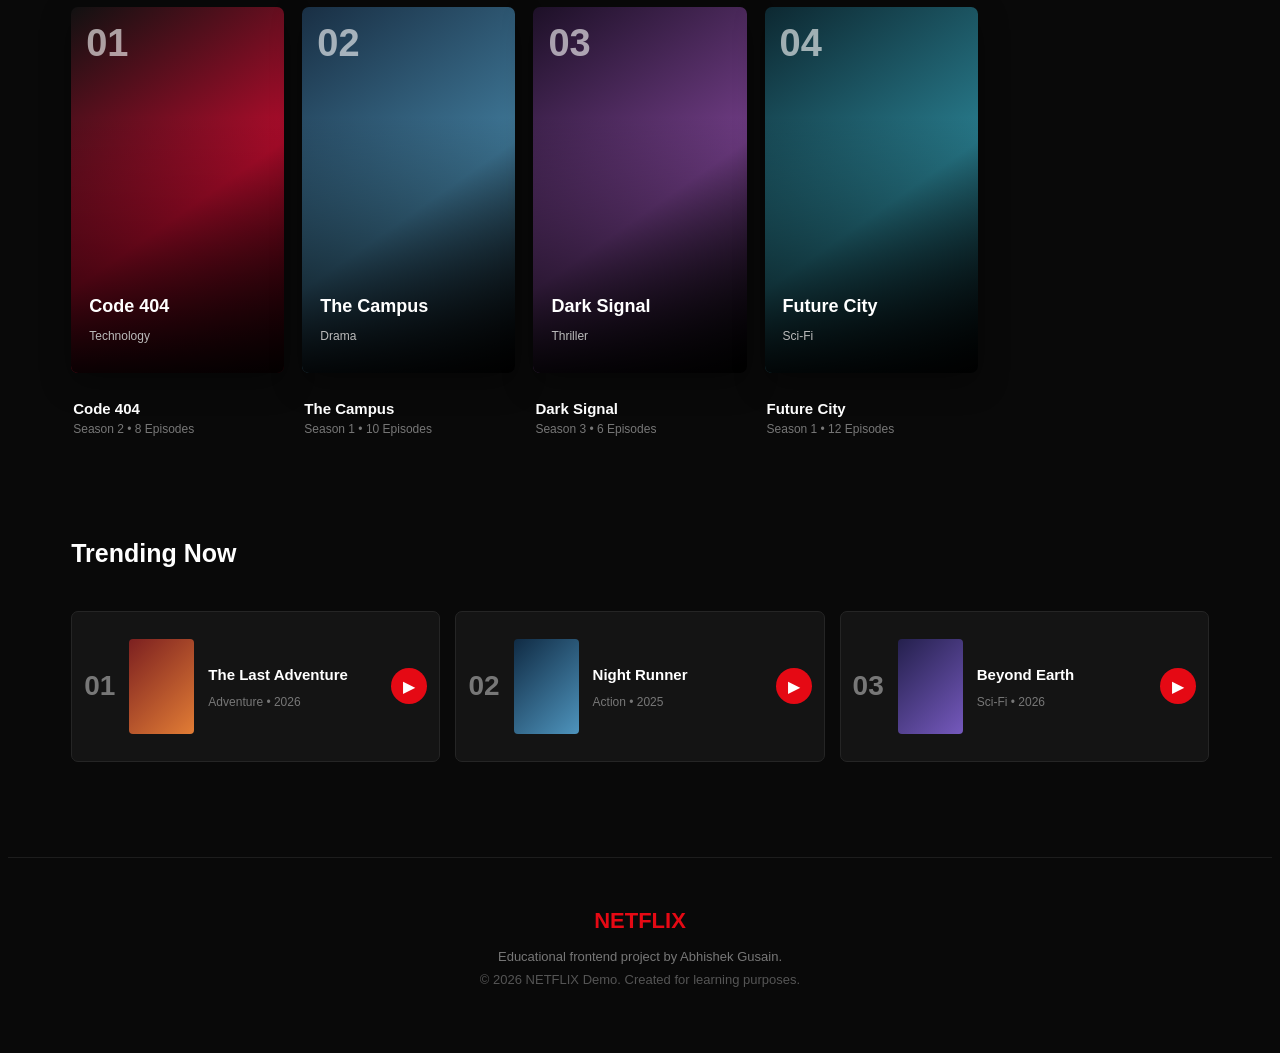
==== commit 10170fd5: "replace code" ====
--- a/index.html
+++ b/index.html
@@ -395,10 +395,10 @@
                 EDUCATIONAL DEMO
             </span>
 
-            <h2>About StreamBox</h2>
+            <h2>About NETFLIX</h2>
 
             <p>
-                StreamBox is a frontend streaming-platform concept created
+                NETFLIX is a frontend streaming-platform concept created
                 for learning HTML, CSS and JavaScript.
             </p>
 
@@ -428,7 +428,7 @@
         </p>
 
         <p class="copyright">
-            © 2026 StreamBox Demo. Created for learning purposes.
+            © 2026 NETFLIX Demo. Created for learning purposes.
         </p>
 
     </footer>
